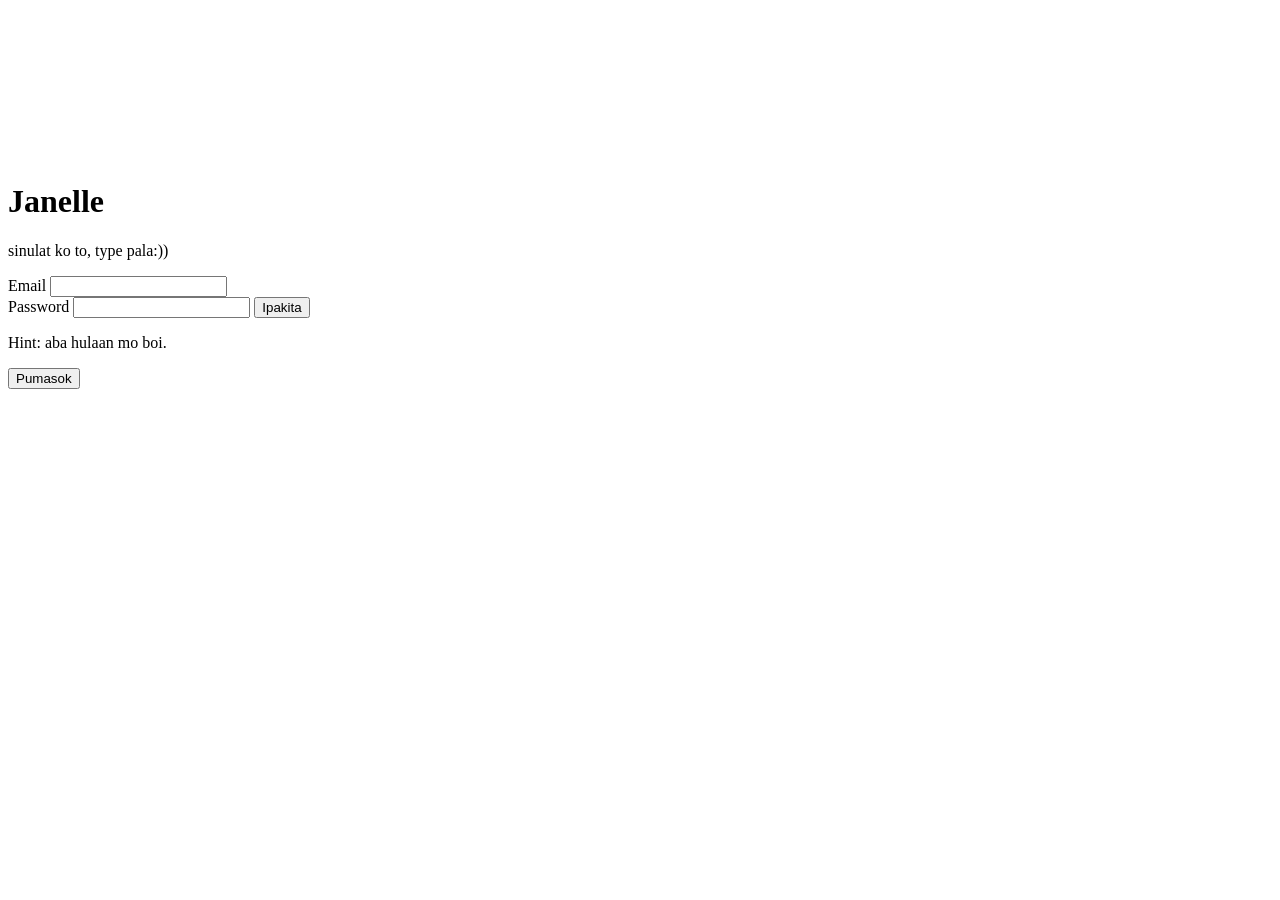
==== love.html @ ebbb545b "Add files via upload" ====
<!DOCTYPE html>
<html lang="en">
<head>
    <meta charset="UTF-8">
    <meta name="viewport" content="width=device-width, initial-scale=1">
    <title>For My Baby</title>
    <script>
        if (localStorage.getItem("janelle.auth") !== "yes") { location.replace("index.html"); }
    </script>
    <link rel="preconnect" href="https://fonts.googleapis.com">
    <link rel="preconnect" href="https://fonts.gstatic.com" crossorigin>
    <link href="https://fonts.googleapis.com/css2?family=Cormorant+Garamond:ital,wght@0,500;0,600;1,500&family=Figtree:wght@400;600;700&family=Pinyon+Script&display=swap" rel="stylesheet">
    <link rel="stylesheet" href="css/style.css">
</head>
<body>
<canvas id="fx" aria-hidden="true"></canvas>

<div class="reveal" id="reveal" role="dialog" aria-live="polite" aria-label="A message for you, baby hehe">
    <p class="reveal-text" id="revealText"></p>
    <p class="reveal-hint">You can exit anytime.</p>
</div>

<div class="shell">
    <header class="topbar">
        <span class="name">Janelle</span>
        <button class="btn btn-ghost btn-small" id="logout" type="button">Log Out</button>
    </header>

    <div class="layout">
        <section class="composer" aria-labelledby="composeTitle">
            <h1 id="composeTitle">What would you like to say?</h1>
            <p class="sub">Choose an animation, baby.</p>

            <label for="message" class="sr-only" style="position:absolute;left:-9999px">Message</label>
            <textarea id="message" maxlength="280" placeholder="You are my favorite reason to smile..."></textarea>
            <p class="counter" id="counter" aria-live="polite">0 / 280</p>

            <fieldset class="effects">
                <legend>Animation</legend>
                <div class="pills">
                    <label class="pill"><input type="radio" name="effect" value="hearts" checked><span>Hearts</span></label>
                    <label class="pill"><input type="radio" name="effect" value="fireworks"><span>Fireworks</span></label>
                    <label class="pill"><input type="radio" name="effect" value="petals"><span>Rose Petals</span></label>
                    <label class="pill"><input type="radio" name="effect" value="stars"><span>Stars</span></label>
                    <label class="pill"><input type="radio" name="effect" value="all"><span>All Effects</span></label>
                </div>
            </fieldset>

            <div class="actions">
                <button class="btn btn-primary" id="play" type="button">Let's Do This!</button>
                <button class="btn btn-ghost" id="save" type="button">Save</button>
            </div>
            <p class="status" id="status" role="status"></p>
        </section>

        <aside class="letters" aria-labelledby="lettersTitle">
            <h2 id="lettersTitle">Read All Messages</h2>
            <p class="sub">Just click again whenever you want to read them.</p>
            <ul class="letter-list" id="letterList"></ul>
        </aside>
    </div>
</div>

<script src="js/effects.js"></script>
<script src="js/love.js"></script>
</body>
</html>
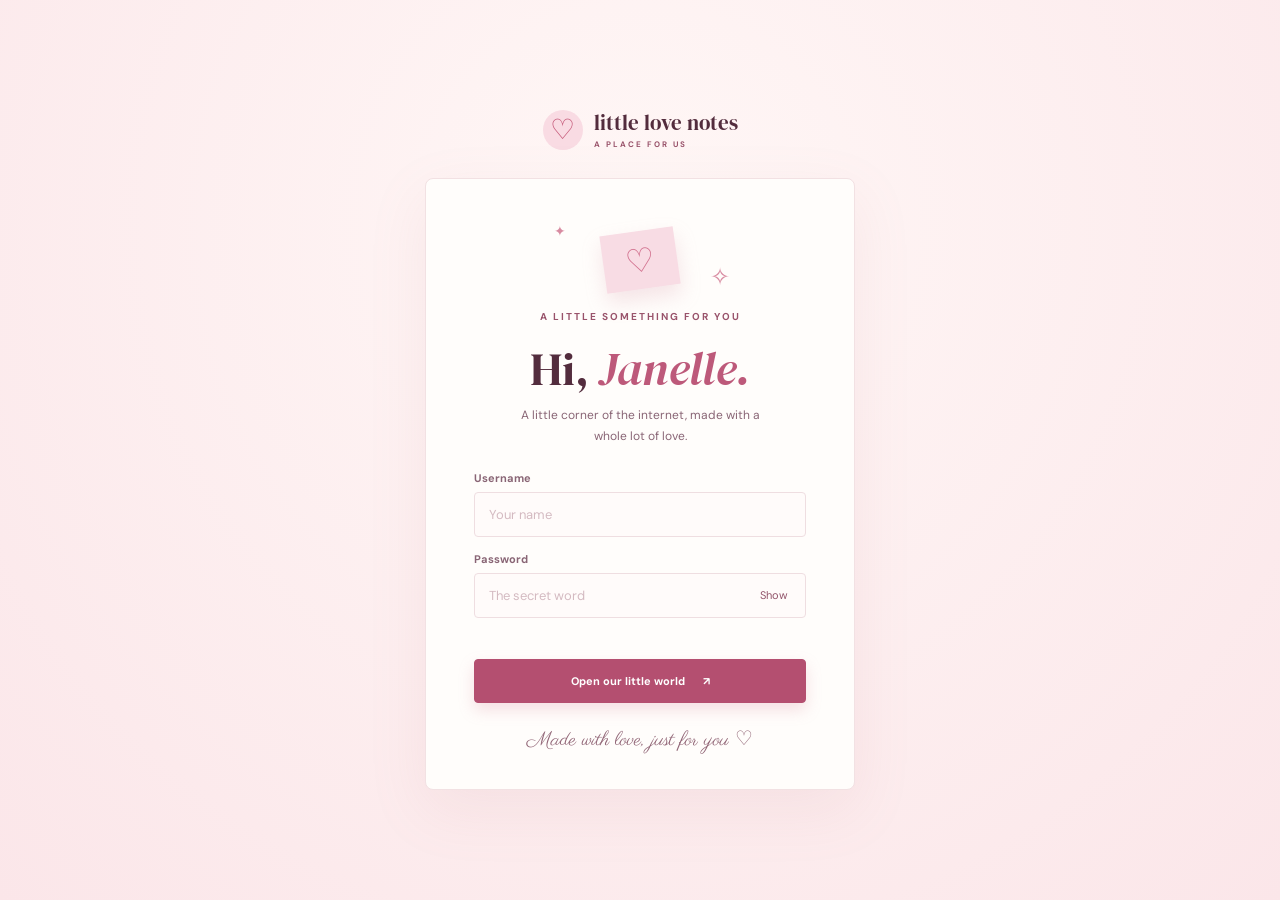
==== commit d322a07a: "Redesign the love-note app in pink with English copy, editable favorites, search, and accessible ani" ====
--- a/love.html
+++ b/love.html
@@ -1,68 +1,52 @@
-
 <!DOCTYPE html>
 <html lang="en">
 <head>
-    <meta charset="UTF-8">
-    <meta name="viewport" content="width=device-width, initial-scale=1">
-    <title>For My Baby</title>
-    <script>
-        if (localStorage.getItem("janelle.auth") !== "yes") { location.replace("index.html"); }
-    </script>
-    <link rel="preconnect" href="https://fonts.googleapis.com">
-    <link rel="preconnect" href="https://fonts.gstatic.com" crossorigin>
-    <link href="https://fonts.googleapis.com/css2?family=Cormorant+Garamond:ital,wght@0,500;0,600;1,500&family=Figtree:wght@400;600;700&family=Pinyon+Script&display=swap" rel="stylesheet">
-    <link rel="stylesheet" href="css/style.css">
+  <meta charset="UTF-8">
+  <meta name="viewport" content="width=device-width, initial-scale=1">
+  <title>Little Love Notes | For Janelle</title>
+  <script>if (localStorage.getItem('janelle.auth') !== 'yes') location.replace('index.html');</script>
+  <link rel="preconnect" href="https://fonts.googleapis.com"><link rel="preconnect" href="https://fonts.gstatic.com" crossorigin>
+  <link href="https://fonts.googleapis.com/css2?family=DM+Sans:wght@400;500;600;700&family=DM+Serif+Display:ital@0;1&family=Parisienne&display=swap" rel="stylesheet">
+  <link rel="stylesheet" href="style.css">
 </head>
 <body>
-<canvas id="fx" aria-hidden="true"></canvas>
-
-<div class="reveal" id="reveal" role="dialog" aria-live="polite" aria-label="A message for you, baby hehe">
-    <p class="reveal-text" id="revealText"></p>
-    <p class="reveal-hint">You can exit anytime.</p>
-</div>
-
-<div class="shell">
+  <canvas id="fx" aria-hidden="true"></canvas>
+  <div class="reveal" id="reveal" role="dialog" aria-modal="true" aria-labelledby="revealTitle" hidden>
+    <button class="reveal-close" id="closeReveal" type="button" aria-label="Close message">×</button>
+    <div class="reveal-content"><span class="reveal-kicker" id="revealTitle">A LITTLE NOTE FOR YOU ♡</span><p class="reveal-text" id="revealText"></p><span class="reveal-signature">with all my love</span></div>
+    <p class="reveal-hint">Press Esc or click anywhere to close</p>
+  </div>
+  <div class="shell">
     <header class="topbar">
-        <span class="name">Janelle</span>
-        <button class="btn btn-ghost btn-small" id="logout" type="button">Log Out</button>
+      <a class="brand" href="love.html"><span class="brand-mark">♡</span><span>little love notes<small>A PLACE FOR US</small></span></a>
+      <div class="topbar-right"><span class="topbar-note">A little love goes a long way <span>✳</span></span><button class="logout" id="logout" type="button">Log out <span>↗</span></button></div>
     </header>
-
-    <div class="layout">
-        <section class="composer" aria-labelledby="composeTitle">
-            <h1 id="composeTitle">What would you like to say?</h1>
-            <p class="sub">Choose an animation, baby.</p>
-
-            <label for="message" class="sr-only" style="position:absolute;left:-9999px">Message</label>
-            <textarea id="message" maxlength="280" placeholder="You are my favorite reason to smile..."></textarea>
-            <p class="counter" id="counter" aria-live="polite">0 / 280</p>
-
-            <fieldset class="effects">
-                <legend>Animation</legend>
-                <div class="pills">
-                    <label class="pill"><input type="radio" name="effect" value="hearts" checked><span>Hearts</span></label>
-                    <label class="pill"><input type="radio" name="effect" value="fireworks"><span>Fireworks</span></label>
-                    <label class="pill"><input type="radio" name="effect" value="petals"><span>Rose Petals</span></label>
-                    <label class="pill"><input type="radio" name="effect" value="stars"><span>Stars</span></label>
-                    <label class="pill"><input type="radio" name="effect" value="all"><span>All Effects</span></label>
-                </div>
-            </fieldset>
-
-            <div class="actions">
-                <button class="btn btn-primary" id="play" type="button">Let's Do This!</button>
-                <button class="btn btn-ghost" id="save" type="button">Save</button>
-            </div>
-            <p class="status" id="status" role="status"></p>
+    <main>
+      <section class="hero">
+        <div class="hero-copy"><div class="eyebrow"><span class="dot"></span> YOUR LITTLE LOVE CORNER</div><h1>For all the things<br> <em>words can hold.</em></h1><p>A little space to make you smile, one love note at a time.</p><a class="text-link" href="#compose">MAKE A LITTLE MAGIC <span>↘</span></a></div>
+        <div class="hero-art" aria-hidden="true"><span class="art-orbit orbit-one"></span><span class="art-orbit orbit-two"></span><span class="art-star art-star-one">✳</span><span class="art-star art-star-two">✧</span><div class="art-envelope"><span>♡</span></div><span class="art-label">sealed with love</span><span class="art-heart">♥</span></div>
+        <span class="hero-number">01 / A NOTE FOR YOU</span>
+      </section>
+      <div class="section-heading" id="compose"><div><span class="eyebrow">A LITTLE LOVE, FROM YOU</span><h2>Make it <em>special.</em></h2></div><p>Because the sweetest things<br>are the ones we say.</p></div>
+      <div class="workspace">
+        <section class="composer card" aria-labelledby="composeTitle">
+          <div class="card-heading"><div><span class="step">01 <span>✦</span> THE NOTE</span><h3 id="composeTitle">Write from the heart</h3></div><span class="card-icon">✎</span></div>
+          <div class="textarea-wrap"><label for="message">YOUR MESSAGE</label><textarea id="message" maxlength="280" placeholder="You are my favorite reason to smile..."></textarea><div class="textarea-bottom"><span>♡ &nbsp;A few words can mean everything.</span><span id="counter">0 / 280</span></div></div>
+          <div class="prompt-row"><span>Need a little inspiration?</span><button class="text-button" id="inspire" type="button">Surprise me <span>✧</span></button></div>
+          <fieldset class="effects"><legend><span class="step">02 <span>✦</span> THE MAGIC</span><strong>Choose your animation</strong></legend><div class="pills">
+            <label class="pill"><input type="radio" name="effect" value="hearts" checked><span><b>♡</b> Hearts</span></label><label class="pill"><input type="radio" name="effect" value="fireworks"><span><b>✺</b> Fireworks</span></label><label class="pill"><input type="radio" name="effect" value="petals"><span><b>❀</b> Petals</span></label><label class="pill"><input type="radio" name="effect" value="stars"><span><b>✧</b> Stars</span></label><label class="pill"><input type="radio" name="effect" value="all"><span><b>✳</b> Everything</span></label>
+          </div></fieldset>
+          <div class="actions"><button class="btn btn-primary" id="play" type="button">Bring it to life <span>✦</span></button><button class="btn btn-secondary" id="save" type="button">♡ &nbsp; Save note</button></div><p class="status" id="status" role="status"></p>
         </section>
-
-        <aside class="letters" aria-labelledby="lettersTitle">
-            <h2 id="lettersTitle">Read All Messages</h2>
-            <p class="sub">Just click again whenever you want to read them.</p>
-            <ul class="letter-list" id="letterList"></ul>
-        </aside>
-    </div>
-</div>
-
-<script src="js/effects.js"></script>
-<script src="js/love.js"></script>
+        <aside class="side-stack"><div class="quote-card"><span class="quote-spark">✳</span><span class="step">A LITTLE REMINDER</span><div class="quote-mark">“</div><p id="quoteText">You make ordinary days feel a little more magical.</p><div class="quote-bottom"><span>just so you know ♡</span><button id="nextQuote" type="button" aria-label="Show another reminder">↗</button></div></div><div class="tip-card"><span class="tip-icon">✧</span><div><strong>A little extra magic</strong><p>Pick an animation and bring your words to life. Save your favorites to revisit them anytime.</p></div></div></aside>
+      </div>
+      <section class="saved-section" aria-labelledby="lettersTitle"><div class="section-heading saved-heading"><div><span class="eyebrow">KEEP THE GOOD FEELINGS CLOSE</span><h2 id="lettersTitle">Notes to <em>keep.</em> <span class="note-count" id="noteCount">0</span></h2></div><p>A collection of little things<br>worth remembering.</p></div>
+        <div class="saved-toolbar"><div class="filters" role="group" aria-label="Filter notes"><button class="filter active" type="button" data-filter="all" aria-pressed="true">All notes</button><button class="filter" type="button" data-filter="favorites" aria-pressed="false">♡ Favorites</button></div><label class="search"><span aria-hidden="true">⌕</span><span class="sr-only">Search notes</span><input id="search" type="search" placeholder="Search your notes"></label></div>
+        <ul class="letter-list" id="letterList"></ul>
+      </section>
+    </main>
+    <footer><span class="footer-script">Made with love, always.</span><span>FOR JANELLE &nbsp; ♡ &nbsp; FOREVER & ALWAYS</span><a href="#top" id="backToTop">BACK TO TOP ↑</a></footer>
+  </div>
+  <script src="effects.js"></script><script src="love.js"></script>
 </body>
 </html>
--- a/style.css
+++ b/style.css
@@ -0,0 +1,22 @@
+:root{--ink:#532c3d;--muted:#a77b8a;--pink:#df7292;--deep:#bf5678;--line:#f0dce1;--paper:#fffdfb;--serif:'DM Serif Display',Georgia,serif;--sans:'DM Sans',sans-serif;--script:'Parisienne',cursive}
+*{box-sizing:border-box}html{scroll-behavior:smooth}body{margin:0;color:var(--ink);font-family:var(--sans);font-size:14px;background:#fff9f7}button,input,textarea{font:inherit;color:inherit}button{cursor:pointer}a{color:inherit;text-decoration:none}:focus-visible{outline:2px solid #ba5475;outline-offset:3px}.sr-only{position:absolute;width:1px;height:1px;padding:0;margin:-1px;overflow:hidden;clip:rect(0,0,0,0);white-space:nowrap;border:0}#fx{position:fixed;inset:0;width:100%;height:100%;pointer-events:none;z-index:50}.shell{max-width:1440px;margin:auto;padding:0 7%}.topbar{height:94px;display:flex;justify-content:space-between;align-items:center;border-bottom:1px solid #f1e4e2}.brand{display:inline-flex;align-items:center;gap:11px;font-family:var(--serif);font-size:21px;line-height:1}.brand-mark{display:grid;place-items:center;width:40px;height:40px;border-radius:50%;background:#f9dbe3;color:#c45677;font-family:Georgia,serif;font-size:28px}.brand small{display:block;margin-top:6px;font:700 8px var(--sans);letter-spacing:2px;color:#c58c9d}.topbar-right{display:flex;align-items:center;gap:38px}.topbar-note{color:#ad8992;font-size:12px}.topbar-note span{color:#da8da5;margin-left:8px}.logout{border:1px solid #eed8dc;background:transparent;border-radius:30px;padding:10px 18px;color:#8d6573;font-size:11px;font-weight:700}.logout span{margin-left:10px;color:#cf7892}.logout:hover,.btn-secondary:hover{background:#fcecf0}
+.hero{position:relative;display:grid;grid-template-columns:1fr 1fr;min-height:405px;margin:30px 0 70px;padding:62px 8%;overflow:hidden;background:#fbe8e9;border-radius:8px}.hero:before{content:'';position:absolute;inset:0;background:radial-gradient(circle at 79% 44%,#f7ced9 0,transparent 35%)}.hero-copy{position:relative;z-index:1}.eyebrow,.step{font-size:10px;font-weight:700;letter-spacing:2px;color:#be7188}.dot{display:inline-block;width:6px;height:6px;background:#d77c98;border-radius:50%;vertical-align:middle;margin-right:8px}.hero h1{margin:22px 0 16px;font:400 clamp(45px,5vw,69px)/1.06 var(--serif);letter-spacing:-1.8px}.hero h1 em,.section-heading h2 em{font-weight:400;color:#d77d97}.hero-copy>p{font-size:14px;line-height:1.8;color:#a77988}.text-link{display:inline-block;margin-top:24px;font-size:10px;font-weight:700;letter-spacing:1.6px;color:#b65d78}.text-link span{font-size:17px;margin-left:10px}.hero-number{position:absolute;bottom:22px;right:28px;color:#cc99a6;font-size:9px;letter-spacing:1.5px}.hero-art{position:relative;min-height:270px;display:grid;place-items:center}.art-orbit{position:absolute;border:1px solid rgba(209,119,147,.22);border-radius:50%;width:275px;height:275px}.orbit-two{width:325px;height:325px}.art-envelope{position:relative;display:grid;place-items:center;width:190px;height:140px;background:#fff9f5;border-radius:4px;box-shadow:0 20px 50px #dba3b080;transform:rotate(-9deg);animation:float 5s ease-in-out infinite;overflow:hidden}.art-envelope:before,.art-envelope:after{content:'';position:absolute;width:145px;height:145px;top:39px;background:#fff0ee;transform:rotate(45deg);border:1px solid #f5d9dd}.art-envelope:before{left:-75px}.art-envelope:after{right:-75px}.art-envelope span{position:relative;z-index:2;display:grid;place-items:center;width:42px;height:42px;border-radius:50%;background:#d87d98;color:white;font-size:28px;box-shadow:0 4px 10px #bd698a55}.art-star{position:absolute;color:#d8849e;font-size:32px}.art-star-one{top:26px;left:22%;animation:twinkle 3s ease-in-out infinite}.art-star-two{right:20%;bottom:54px;font-size:40px;animation:twinkle 4s ease-in-out infinite}.art-label{position:absolute;bottom:9px;left:17%;font:24px var(--script);color:#ba7f91;transform:rotate(-9deg)}.art-heart{position:absolute;right:21%;top:50px;color:#e9a3b5;font-size:17px;animation:float 4s ease-in-out infinite}
+.section-heading{display:flex;justify-content:space-between;align-items:end;margin-bottom:25px}.section-heading h2{font:400 39px/1.1 var(--serif);letter-spacing:-.7px;margin:10px 0 0}.section-heading>p{margin:0;color:#b3929a;font-size:12px;line-height:1.7;text-align:right}.workspace{display:grid;grid-template-columns:minmax(0,1.8fr) minmax(260px,1fr);gap:22px}.card{background:var(--paper);border:1px solid #f1e5e3;border-radius:8px;box-shadow:0 12px 30px #b9878d0a}.composer{padding:30px}.card-heading{display:flex;align-items:center;justify-content:space-between;margin-bottom:23px}.step span{padding:0 5px;color:#e9a3b6}.card-heading h3{font:400 25px var(--serif);margin:8px 0 0}.card-icon{display:grid;place-items:center;width:40px;height:40px;border-radius:50%;background:#fff1f2;font-size:21px;color:#d17e98}.textarea-wrap{border:1px solid #efdddf;background:#fffbfa;border-radius:5px;padding:17px 18px 12px;transition:border-color .2s,box-shadow .2s}.textarea-wrap:focus-within{border-color:#df9aae;box-shadow:0 0 0 3px #fbe6ec}.textarea-wrap label{font-size:9px;font-weight:700;letter-spacing:1.6px;color:#bf8b99}.textarea-wrap textarea{width:100%;min-height:105px;resize:vertical;border:0;outline:0;background:transparent;padding:14px 0 6px;font:italic 20px/1.5 var(--serif);color:#75485a}.textarea-wrap textarea::placeholder{color:#d1b1b9}.textarea-bottom{display:flex;justify-content:space-between;gap:10px;color:#c5a2aa;font-size:10px}.prompt-row{display:flex;justify-content:space-between;align-items:center;gap:10px;margin:15px 0 27px;color:#b3929a;font-size:11px}.text-button{border:0;background:none;color:#c56784;font-size:11px;font-weight:700}.text-button span{font-size:17px}.effects{border:0;padding:0;margin:0 0 26px}.effects legend{padding:0;margin:0 0 14px}.effects legend strong{display:block;margin-top:8px;font:400 20px var(--serif)}.pills{display:flex;flex-wrap:wrap;gap:8px}.pill input{position:absolute;opacity:0}.pill span{display:block;border:1px solid #f0dfe2;border-radius:30px;padding:9px 13px;color:#9f7784;font-size:11px;cursor:pointer;transition:transform .2s,background .2s,border-color .2s}.pill b{font-size:15px;color:#d58ca1;margin-right:3px}.pill:hover span{transform:translateY(-2px);border-color:#dda6b6}.pill input:checked+span{background:#fbe5eb;border-color:#e8b6c5;color:#a74d6b;font-weight:700}.pill input:focus-visible+span{outline:2px solid #ba5475;outline-offset:3px}.actions{display:flex;gap:10px;flex-wrap:wrap}.btn{border-radius:4px;padding:14px 22px;font-weight:700;font-size:11px;transition:transform .2s,box-shadow .2s,background .2s}.btn:hover{transform:translateY(-2px)}.btn-primary{border:1px solid #d77d98;background:#d77d98;color:white;box-shadow:0 7px 15px #d890a344}.btn-primary:hover{background:#c96987;box-shadow:0 9px 20px #d890a366}.btn-primary span{margin-left:15px}.btn-secondary{border:1px solid #efdce0;background:white;color:#b16c80}.status{min-height:16px;margin:12px 0 -10px;color:#b65d78;font-size:11px}.side-stack{display:grid;gap:16px;align-content:start}.quote-card{position:relative;min-height:258px;padding:27px;background:#f8e2e6;border-radius:8px;overflow:hidden}.quote-card:after{content:'♡';position:absolute;right:-18px;top:46px;font:200px Georgia;color:#ffffff38;line-height:1}.quote-spark{position:absolute;right:25px;top:22px;font-size:23px;color:#d78da2}.quote-mark{height:52px;margin-top:20px;color:#d79aab;font:75px/1 var(--serif)}.quote-card p{position:relative;z-index:1;max-width:220px;margin:0;font:italic 25px/1.25 var(--serif);color:#8a5266}.quote-bottom{display:flex;justify-content:space-between;align-items:end;margin-top:19px;color:#ba8393;font:20px var(--script)}.quote-bottom button{position:relative;z-index:1;width:36px;height:36px;border:1px solid #e3b6c2;border-radius:50%;background:transparent;color:#b86a81;font-size:16px}.quote-bottom button:hover{background:white}.tip-card{display:flex;gap:15px;padding:23px;background:#fffdfb;border:1px solid #f2e5e4;border-radius:8px}.tip-icon{display:grid;place-items:center;flex:none;width:38px;height:38px;background:#fcecf0;color:#d6819a;border-radius:50%;font-size:22px}.tip-card strong{font:400 17px var(--serif)}.tip-card p{margin:7px 0 0;color:#b4939c;font-size:11px;line-height:1.7}
+.saved-section{padding:75px 0 70px}.note-count{display:inline-grid;place-items:center;vertical-align:middle;width:25px;height:25px;border-radius:50%;background:#f9e6ea;color:#bd7288;font:700 10px var(--sans)}.saved-toolbar{display:flex;justify-content:space-between;gap:15px;align-items:center;border-bottom:1px solid #eedfe0;margin-bottom:18px}.filters{display:flex;gap:25px}.filter{border:0;border-bottom:2px solid transparent;background:transparent;padding:12px 0;color:#b698a1;font-size:11px;font-weight:700}.filter.active{border-color:#d87c98;color:#b75c79}.search{display:flex;align-items:center;gap:8px;color:#c1909e}.search span:first-child{font-size:22px}.search input{max-width:160px;border:0;outline:0;background:transparent;padding:10px 0;font-size:11px}.search input::placeholder{color:#c7a8af}.letter-list{display:grid;grid-template-columns:repeat(3,minmax(0,1fr));gap:15px;list-style:none;padding:0;margin:0}.letter{min-width:0;padding:22px;background:#fffdfb;border:1px solid #f1e3e3;border-radius:6px;animation:rise .4s ease both}.letter-top{display:flex;justify-content:space-between;align-items:center}.letter-tag{font-size:9px;font-weight:700;letter-spacing:1.3px;color:#d38da1}.favorite{border:0;background:none;color:#d77d98;font-size:23px;line-height:1}.letter-text{min-height:64px;margin:20px 0 15px;font:italic 21px/1.35 var(--serif);overflow-wrap:anywhere}.meta{color:#b69aa1;font-size:10px}.letter-actions{display:flex;align-items:center;gap:15px;border-top:1px solid #f3e6e6;margin-top:17px;padding-top:13px}.letter-actions button{border:0;background:transparent;padding:3px 0;font-size:11px}.letter-play{color:#c46d88;font-weight:700;margin-right:auto}.letter-action{color:#aa8a94}.letter-action:hover,.letter-play:hover{color:#8d3d5a}.empty{grid-column:1/-1;padding:35px;text-align:center;background:#fffdfb;border:1px dashed #efd9de;border-radius:6px;color:#b999a2}.empty-icon{display:block;color:#dc99ac;font-size:30px}.empty strong{display:block;color:#8d6271;font:400 20px var(--serif)}.empty p{margin:6px 0;font-size:11px}footer{display:flex;justify-content:space-between;align-items:center;gap:15px;padding:25px 0 32px;border-top:1px solid #eedfe0;color:#c4a0aa;font-size:9px;font-weight:700;letter-spacing:1.4px}.footer-script{font:23px var(--script);letter-spacing:0;color:#c18496}footer a{color:#ba7589}
+.reveal[hidden]{display:none}.reveal{position:fixed;inset:0;z-index:40;display:grid;place-items:center;padding:35px;background:radial-gradient(circle at center,#a65371,#542337);cursor:pointer;animation:fade .4s ease}.reveal-content{text-align:center;max-width:850px}.reveal-kicker{font-size:10px;letter-spacing:3px;color:#f6c5d2}.reveal-text{margin:30px 0;color:#fff8f7;font:italic clamp(32px,5vw,60px)/1.25 var(--serif);overflow-wrap:anywhere}.word{display:inline-block;max-width:100%;overflow-wrap:anywhere}.ch{display:inline-block;opacity:0;animation:character .7s ease forwards}.reveal-signature{font:32px var(--script);color:#f7bdce}.reveal-close{position:absolute;right:28px;top:22px;background:transparent;border:1px solid #efb6c5;border-radius:50%;width:42px;height:42px;color:white;font-size:26px}.reveal-hint{position:absolute;bottom:20px;color:#e9b4c3;font-size:11px}
+.login-page{background:radial-gradient(circle at 50% 25%,#fff7f6,#fbe6e9)}.login-wrap{min-height:100vh;display:flex;flex-direction:column;align-items:center;justify-content:center;padding:35px 20px}.login-brand{margin-bottom:28px}.login-card{width:min(430px,100%);padding:35px 48px;text-align:center;background:#fffdfb;border:1px solid #f2e1e3;border-radius:8px;box-shadow:0 20px 60px #bb7c8d1c;animation:rise .7s ease both}.login-illustration{height:92px;position:relative;display:grid;place-items:center}.envelope{display:grid;place-items:center;width:74px;height:58px;background:#f8dce4;color:#d16f8d;font-size:33px;transform:rotate(-8deg);box-shadow:0 10px 20px #d9a1af44;animation:float 4s ease-in-out infinite}.sparkle{position:absolute;color:#d88ba1}.sparkle-one{left:24%;top:8px}.sparkle-two{right:23%;bottom:14px;font-size:24px}.login-card h1{margin:12px 0 4px;font:400 47px var(--serif)}.login-card h1 em{color:#d77d97}.login-intro{margin:0 auto 25px;max-width:260px;color:#af8a96;line-height:1.7;font-size:12px}.field{text-align:left;margin:0 0 15px}.field label{display:block;margin-bottom:7px;color:#9d7482;font-size:11px;font-weight:700}.field input{width:100%;border:1px solid #efdee1;border-radius:4px;background:#fffbfa;padding:13px 14px;outline:0;font-size:13px}.field input:focus{border-color:#d58ba1}.field input::placeholder{color:#d4bac1}.password-wrap{position:relative}.password-wrap input{padding-right:65px}.toggle-pass{position:absolute;right:12px;top:50%;transform:translateY(-50%);border:0;background:none;color:#bc7f90;font-size:11px}.form-error{min-height:16px;margin:0 0 10px;color:#b04c6b;text-align:left;font-size:11px}.login-submit{width:100%}.login-foot{margin:23px 0 0;color:#c398a5;font:20px var(--script)}.shake{animation:shake .4s}.login-card.is-in{animation:exit .9s ease forwards}
+@keyframes float{50%{transform:translateY(-10px) rotate(-5deg)}}@keyframes twinkle{50%{transform:scale(.7) rotate(25deg);opacity:.5}}@keyframes rise{from{opacity:0;transform:translateY(12px)}to{opacity:1;transform:none}}@keyframes fade{from{opacity:0}to{opacity:1}}@keyframes character{from{opacity:0;transform:translateY(12px);filter:blur(5px)}to{opacity:1;transform:none;filter:none}}@keyframes shake{25%{transform:translateX(-6px)}75%{transform:translateX(6px)}}@keyframes exit{to{opacity:0;transform:translateY(-15px)}}
+@media(max-width:800px){.shell{padding:0 5%}.hero{margin-bottom:50px;padding:45px 6%;min-height:340px}.hero-art{min-height:220px}.art-orbit{width:210px;height:210px}.orbit-two{width:245px;height:245px}.art-envelope{width:150px;height:110px}.workspace{grid-template-columns:1fr}.side-stack{grid-template-columns:1fr 1fr}.letter-list{grid-template-columns:repeat(2,minmax(0,1fr))}.saved-section{padding-top:55px}}
+@media(max-width:560px){.topbar{height:75px}.brand{font-size:18px}.brand-mark{width:36px;height:36px}.topbar-note{display:none}.topbar-right{gap:0}.hero{grid-template-columns:1fr;padding:38px 25px 25px;margin-top:18px}.hero h1{font-size:44px}.hero-art{min-height:220px;margin-top:15px}.hero-number{bottom:12px;font-size:8px}.section-heading h2{font-size:33px}.section-heading>p{display:none}.composer{padding:22px}.side-stack{grid-template-columns:1fr}.quote-card{min-height:230px}.saved-toolbar{align-items:end}.filters{gap:15px}.search input{width:115px}.letter-list{grid-template-columns:1fr}footer{flex-wrap:wrap}.footer-script{width:100%}.login-card{padding:30px 25px}}
+@media(prefers-reduced-motion:reduce){html{scroll-behavior:auto}*,*:before,*:after{animation-duration:.01ms!important;animation-iteration-count:1!important;transition-duration:.01ms!important}.ch{opacity:1;filter:none;transform:none}}
+/* Keep small text readable against the soft pink surfaces. */
+.brand small,.eyebrow,.step,.textarea-wrap label,.letter-tag{color:#99536b}
+.topbar-note,.hero-copy>p,.section-heading>p,.prompt-row,.tip-card p,.meta,.empty,.textarea-bottom,.login-intro{color:#896575}
+.hero h1 em,.section-heading h2 em,.login-card h1 em{color:#bd597a}
+.text-button,.text-link,.letter-play,.filter.active,.status{color:#a44767}
+.btn-primary{background:#b44f70;border-color:#b44f70}.btn-primary:hover{background:#9c3e5d}
+.btn-secondary,.logout{color:#92546a}.pill span,.letter-action,.filter,.search input,.field label{color:#896575}
+.quote-card p{color:#754354}.quote-bottom,.art-label{color:#91566b}.quote-card .step{color:#97516a}
+.empty strong{color:#795161}.footer-script,footer,footer a,.login-foot{color:#906475}
+.pill input:checked+span{color:#97415f}
+.toggle-pass{color:#92546a}
